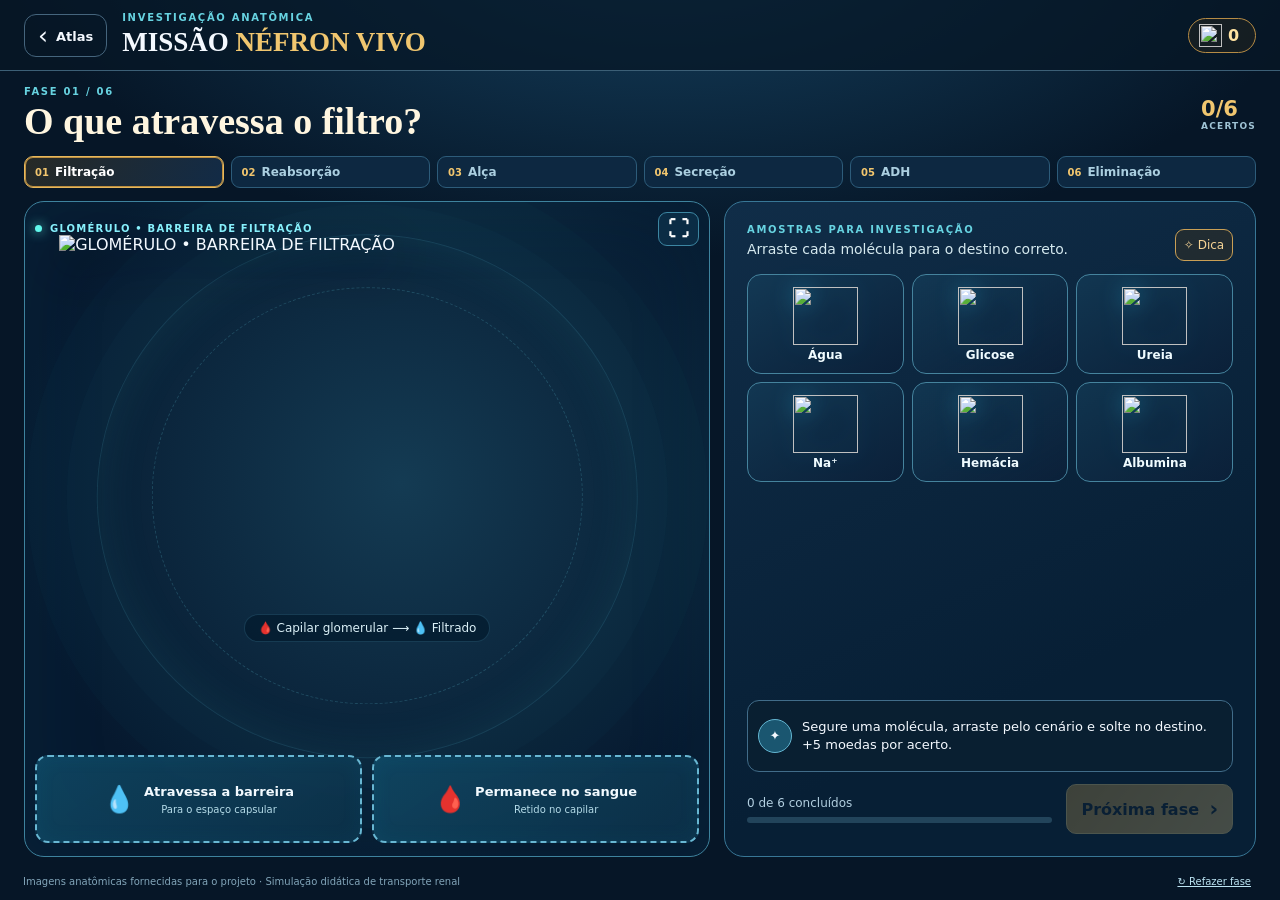
==== arrastar.html @ 7cb75765 "Add files via upload" ====
<!doctype html>
<html lang="pt-BR"><head><meta charset="utf-8"><meta name="viewport" content="width=device-width, initial-scale=1, viewport-fit=cover"><meta name="theme-color" content="#061b2d"><meta name="apple-mobile-web-app-capable" content="yes"><title>Missão Néfron — Arraste as Moléculas</title><link rel="manifest" href="manifest.webmanifest"><link rel="icon" href="icons/icon-192.png"><link rel="stylesheet" href="arrastar.css"></head>
<body>
<div class="shell">
 <header class="topbar"><a href="index.html" class="back" aria-label="Voltar ao atlas">‹ <span>Atlas</span></a><div class="brand"><span class="eyebrow">INVESTIGAÇÃO ANATÔMICA</span><strong>MISSÃO <em>NÉFRON VIVO</em></strong></div><div class="wallet" aria-live="polite"><img src="assets/1000051016.webp" alt=""><b id="coins">0</b></div></header>
 <div class="level-header"><div><span class="label" id="levelLabel">FASE 01 / 06</span><h1 id="levelName">O que atravessa o filtro?</h1></div><div class="level-points" id="points">0/6 <small>ACERTOS</small></div></div>
 <nav id="levels" class="levels" aria-label="Fases da investigação"></nav>
 <main id="play" class="play">
  <div class="anatomy-board" id="board"><div class="scan"></div><div class="plate-head"><span class="live-dot"></span><span id="plateTitle">GLOMÉRULO · FILTRAÇÃO</span><button id="fullBtn" type="button" aria-label="Ampliar anatomia" title="Ampliar anatomia">⛶</button></div>
   <img class="anatomy" id="anatomy" alt="Ilustração anatômica" src="assets/1000051017.webp">
   <div class="flow-hint"><span class="flowline" id="flowline">🩸 Sangue <span>⟶</span> 💧 Filtrado</span></div>
   <div class="target-row" id="targets"></div><div id="flight-layer" aria-hidden="true"></div>
  </div>
  <div class="dock"><div class="dock-head"><div><span class="label">AMOSTRAS PARA INVESTIGAÇÃO</span><p id="objective">Segure uma molécula, arraste e solte no destino correto.</p></div><button type="button" class="hint-btn" id="hintBtn">✧ Dica</button></div>
   <div id="molecules" class="molecules" aria-label="Moléculas que podem ser arrastadas"></div>
   <div class="feedback" id="feedback" role="status"><span class="feedback-mark">✦</span><div id="feedbackText">Arraste com o dedo. Cada acerto rende 5 moedas.</div></div>
   <div class="bottom"><div class="mini-progress"><span id="progressText">0 de 6 moléculas</span><div class="bar"><div id="barFill"></div></div></div><button type="button" id="nextBtn" class="next" disabled>Próxima fase <span>›</span></button></div>
  </div>
 </main>
 <footer><span>Imagens anatômicas fornecidas para o projeto · Simulação didática de transporte renal</span><button id="resetBtn" type="button">↻ Refazer fase</button></footer>
</div>
<div class="zoom" id="zoom" hidden><button type="button" id="closeZoom" aria-label="Fechar">×</button><img id="zoomImage" alt="Anatomia ampliada"></div>
<script src="arrastar.js" defer></script></body></html>
---- arrastar.css ----
:root{--navy:#061627;--deep:#0a2035;--panel:#102941;--cyan:#59dfe9;--gold:#f0c66f;--red:#ea7172;--muted:#9fc3d5}*{box-sizing:border-box}html{background:#061627;color:#f4f9ff;font-family:Inter,system-ui,-apple-system,'Segoe UI',sans-serif}body{margin:0;background:radial-gradient(ellipse 75% 55% at 52% -10%,#164565,#061627 70%);min-height:100dvh}button,a{-webkit-tap-highlight-color:transparent}button{cursor:pointer;font:inherit}a{color:inherit}.shell{max-width:1420px;margin:auto;min-height:100dvh;display:flex;flex-direction:column;padding-bottom:env(safe-area-inset-bottom)}.topbar{display:flex;align-items:center;gap:15px;padding:12px clamp(12px,2vw,24px);border-bottom:1px solid #3c5f76;background:#061626bb}.back{border:1px solid #45657d;text-decoration:none;border-radius:12px;padding:6px 13px;font-size:25px;white-space:nowrap}.back span{font-size:13px;font-weight:700;vertical-align:3px}.brand{flex:1;min-width:0}.brand strong{font-family:Georgia,serif;font-size:clamp(17px,2.15vw,27px);white-space:nowrap}.brand strong em{color:var(--gold);font-style:normal}.eyebrow,.label{color:#67d3e1;font-weight:800;font-size:10px;letter-spacing:1.7px;display:block;margin-bottom:4px}.wallet{border-radius:40px;border:1px solid #b58b45;background:#4d3b1536;display:flex;align-items:center;gap:6px;padding:5px 10px;min-width:68px}.wallet img{width:23px;height:23px;object-fit:contain}.wallet b{color:#ffe3a1}.level-header{padding:15px clamp(13px,2.5vw,24px) 5px;display:flex;align-items:center;justify-content:space-between;gap:12px}.level-header h1{font-family:Georgia,serif;font-size:clamp(22px,3.1vw,38px);margin:0;color:#fff6e0;line-height:1.1}.level-points{font-weight:900;font-size:21px;color:var(--gold);white-space:nowrap}.level-points small{font-size:9px;color:var(--muted);display:block;letter-spacing:1.2px;text-align:right}.levels{padding:8px clamp(12px,2.5vw,24px);display:flex;gap:7px;overflow-x:auto;scrollbar-width:thin}.level{background:#0d2841;border:1px solid #2d5c7a;color:#abcfe0;border-radius:9px;padding:8px 10px;flex:1;min-width:102px;font-size:12px;text-align:left;font-weight:700;white-space:nowrap}.level b{font-size:10px;margin-right:6px;color:#f2c66e}.level.active{background:linear-gradient(120deg,#67502355,#122b47);color:white;border-color:#e6b85d;box-shadow:inset 0 0 0 1px #bc8e40}.level.done::after{content:' ✓';color:#74edcf}.play{display:grid;grid-template-columns:1.2fr .93fr;gap:14px;padding:5px clamp(12px,2.5vw,24px) 10px;flex:1;min-height:0}.anatomy-board{border:1px solid #3e839e;border-radius:20px;min-height:510px;position:relative;overflow:hidden;background:radial-gradient(ellipse at 55% 43%,#143b53,#06192f 73%);box-shadow:inset 0 0 100px #2ca0b212}.scan{position:absolute;width:79%;aspect-ratio:1;max-height:80%;left:50%;top:45%;transform:translate(-50%,-50%);border:1px solid #58d3e128;border-radius:50%;box-shadow:0 0 0 30px #1f829208,0 0 0 70px #1f829207,inset 0 0 50px #4ae5e518;pointer-events:none}.scan:before{content:'';position:absolute;inset:10%;border:1px dashed #75edff2d;border-radius:50%}.plate-head{position:absolute;left:10px;right:10px;top:10px;display:flex;align-items:center;gap:8px;color:#87f0fc;letter-spacing:1.2px;font-size:10px;font-weight:850;z-index:5}.plate-head span:nth-child(2){flex:1}.live-dot{width:7px;height:7px;background:#61f7ec;border-radius:50%;box-shadow:0 0 12px #61f7ec}.plate-head button{background:#0c314bc4;color:#fefefe;border:1px solid #3c86a2;border-radius:9px;padding:4px 9px;font-size:21px}.anatomy{position:absolute;inset:5% 5% 24%;width:90%;height:70%;object-fit:contain;filter:drop-shadow(0 12px 25px #020812) saturate(1.13);user-select:none;pointer-events:none}.flow-hint{position:absolute;top:63%;left:0;right:0;text-align:center;color:#daeff6;font-size:12px;z-index:2;pointer-events:none}.flowline{display:inline-block;border-radius:30px;background:#03192ba8;padding:6px 13px;border:1px solid #3a789454}.flowline span{color:#f3d388}.target-row{position:absolute;left:10px;right:10px;bottom:13px;display:grid;grid-template-columns:1fr 1fr;gap:10px;z-index:5}.drop-zone{border:2px dashed #68b7d3;background:linear-gradient(145deg,#104965da,#0d324adc);box-shadow:inset 0 0 20px #21a3c513;backdrop-filter:blur(7px);border-radius:13px;color:#f2faff;text-align:center;min-height:88px;padding:11px 5px;display:flex;align-items:center;justify-content:center;gap:9px;touch-action:manipulation}.drop-zone .icon{font-size:26px}.drop-zone strong{font-size:13px;display:block}.drop-zone small{font-size:10px;color:#b5dce9;display:block;margin-top:5px}.drop-zone.hot{border-color:#ffdb88;box-shadow:0 0 30px #ffc96f7c;background:#17495ede;transform:scale(1.025)}.drop-zone.valid{border-color:#6dffcd;box-shadow:0 0 30px #3cce9b4d}.dock{background:linear-gradient(155deg,#102d48,#071f35 70%);border:1px solid #387796;border-radius:20px;padding:clamp(13px,1.7vw,22px);display:flex;flex-direction:column;min-height:480px}.dock-head{display:flex;justify-content:space-between;gap:8px;align-items:center}.dock-head p{font-size:clamp(12px,1.15vw,14px);line-height:1.35;color:#d5e9ef;margin:5px 0 8px}.hint-btn{border:1px solid #c99f55;color:#f6d495;background:#3f331b66;padding:8px;border-radius:9px;font-size:12px;white-space:nowrap}.molecules{display:grid;grid-template-columns:repeat(3,minmax(0,1fr));gap:8px;margin:8px 0 12px;align-content:start}.token{position:relative;border:1px solid #45839d;background:linear-gradient(150deg,#1c567552,#0b2039);min-height:100px;border-radius:14px;display:flex;flex-direction:column;justify-content:center;align-items:center;padding:6px 2px;gap:3px;color:#f2fcff;touch-action:none;user-select:none;cursor:grab;transition:border-color .2s,background .2s}.token:focus-visible{outline:2px solid #ffdb89}.token:active{cursor:grabbing}.token img{height:58px;width:65px;max-width:94%;object-fit:contain;pointer-events:none;filter:drop-shadow(0 0 11px #28bde966)}.token strong{font-size:12px;pointer-events:none;max-width:100%;text-align:center}.token.solved{opacity:.32;filter:grayscale(.45);pointer-events:none}.token.solved:after{content:'✓';color:#70f8b5;font-size:25px;position:absolute;top:5px;right:8px}.token.chosen{border-color:#ffcf72;background:#2b4e65;box-shadow:0 0 22px #d9a74249}.feedback{margin-top:auto;background:#091f31;border:1px solid #416c89;border-radius:12px;min-height:72px;padding:10px;display:flex;align-items:center;gap:10px;line-height:1.38;font-size:13px}.feedback-mark{flex:0 0 34px;height:34px;display:grid;place-items:center;border:1px solid #64b6d2;border-radius:50%;background:#1a5670;font-weight:900}.feedback.correct{border-color:#3bd2a0;background:#134538}.feedback.incorrect{border-color:#df816c;background:#4a2e34}.bottom{margin-top:12px;display:flex;gap:14px;align-items:center}.mini-progress{flex:1;font-size:12px;color:#b2cfe0}.bar{height:6px;background:#22445b;border-radius:20px;margin-top:7px;overflow:hidden}.bar div{width:0;height:100%;background:linear-gradient(90deg,#34e0e5,#ffdc7d);transition:width .3s}.next{background:linear-gradient(130deg,#c99b48,#e4c075);border:1px solid #ffdf8b;color:#102234;border-radius:10px;font-weight:850;padding:12px 14px}.next:disabled{opacity:.28;cursor:not-allowed}.next span{font-size:21px;vertical-align:-1px;margin-left:5px}footer{display:flex;align-items:center;justify-content:space-between;gap:9px;padding:8px 23px 12px;font-size:10px;color:#82a5b9}footer button{color:#bce4f3;background:none;border:0;text-decoration:underline;white-space:nowrap}.drag-ghost{position:fixed;z-index:1000;pointer-events:none;width:92px;height:92px;transform:translate(-50%,-50%);border-radius:50%;background:radial-gradient(circle,#47c7f144,#25739944 56%,transparent 72%);filter:drop-shadow(0 0 16px #74f4ff);display:grid;place-items:center;will-change:left,top}.drag-ghost img{height:75px;width:75px;object-fit:contain}.success-fly{position:fixed;pointer-events:none;z-index:1003;width:72px;height:72px;transform:translate(-50%,-50%);animation:success-pop .52s ease-in forwards}.success-fly img{height:100%;width:100%;object-fit:contain}.float-coin{position:fixed;z-index:1010;pointer-events:none;color:#ffe394;font-weight:950;font-size:20px;text-shadow:0 0 12px #b38731;animation:coin-rise 1.1s forwards}.zoom{position:fixed;inset:0;background:#03101df0;z-index:3000;display:grid;place-items:center;padding:35px}.zoom[hidden]{display:none}.zoom img{max-width:98%;max-height:95%;object-fit:contain}.zoom button{position:absolute;right:15px;top:10px;color:white;background:#16435e;border:1px solid #5bb7cf;border-radius:50%;font-size:27px;width:45px;height:45px}.path{display:flex;gap:4px;align-items:center;overflow:auto;white-space:nowrap;font-size:11px;color:#9ed1dc}.path .reached{color:#74fbd6}.path .current{color:#ffe19c}@keyframes success-pop{0%{opacity:1;transform:translate(-50%,-50%) scale(1)}100%{opacity:0;transform:translate(-50%,-50%) scale(.3)}}@keyframes coin-rise{to{opacity:0;transform:translateY(-65px)}}@media(max-width:850px){.play{grid-template-columns:1fr}.anatomy-board{min-height:390px;height:min(53svh,520px)}.dock{min-height:auto}.molecules{grid-template-columns:repeat(6,minmax(0,1fr))}.token{min-height:85px}.token img{width:44px;height:43px}.token strong{font-size:10px}}@media(max-width:590px){.topbar{padding:7px 12px}.back{padding:4px 8px}.back span{display:none}.brand strong{font-size:16px}.eyebrow{font-size:8px;margin:0}.wallet{min-width:55px;padding:4px}.wallet img{width:20px;height:20px}.level-header{padding-top:9px}.level-header h1{font-size:22px}.levels{padding:6px 10px}.level{font-size:10px;min-width:94px;padding:6px 9px}.play{padding:4px 9px;gap:9px}.anatomy-board{min-height:305px;height:41svh;border-radius:15px}.anatomy{inset:7% 0 27%;width:100%;height:64%}.flow-hint{top:59%;font-size:10px}.target-row{bottom:7px;left:7px;right:7px;gap:7px}.drop-zone{min-height:71px;padding:7px 2px;gap:5px}.drop-zone strong{font-size:11px}.drop-zone small{font-size:9px;margin-top:2px}.drop-zone .icon{font-size:21px}.dock{padding:11px;border-radius:14px}.dock-head p{font-size:11px;margin-bottom:4px}.molecules{grid-template-columns:repeat(3,1fr);gap:5px;margin:4px 0 7px}.token{min-height:62px;flex-direction:row;gap:4px;padding:3px}.token img{width:34px;height:39px}.token strong{font-size:10px;text-align:left}.feedback{min-height:48px;padding:6px;font-size:11px;gap:7px}.feedback-mark{flex-basis:26px;height:26px}.bottom{margin-top:7px}.mini-progress{font-size:10px}.next{font-size:12px;padding:8px}.plate-head{font-size:9px}.plate-head button{font-size:16px}footer{font-size:9px;padding:6px 12px 9px}}@media(max-height:690px) and (max-width:590px){.anatomy-board{height:37svh;min-height:245px}.token{min-height:49px}.token img{width:29px;height:29px}}
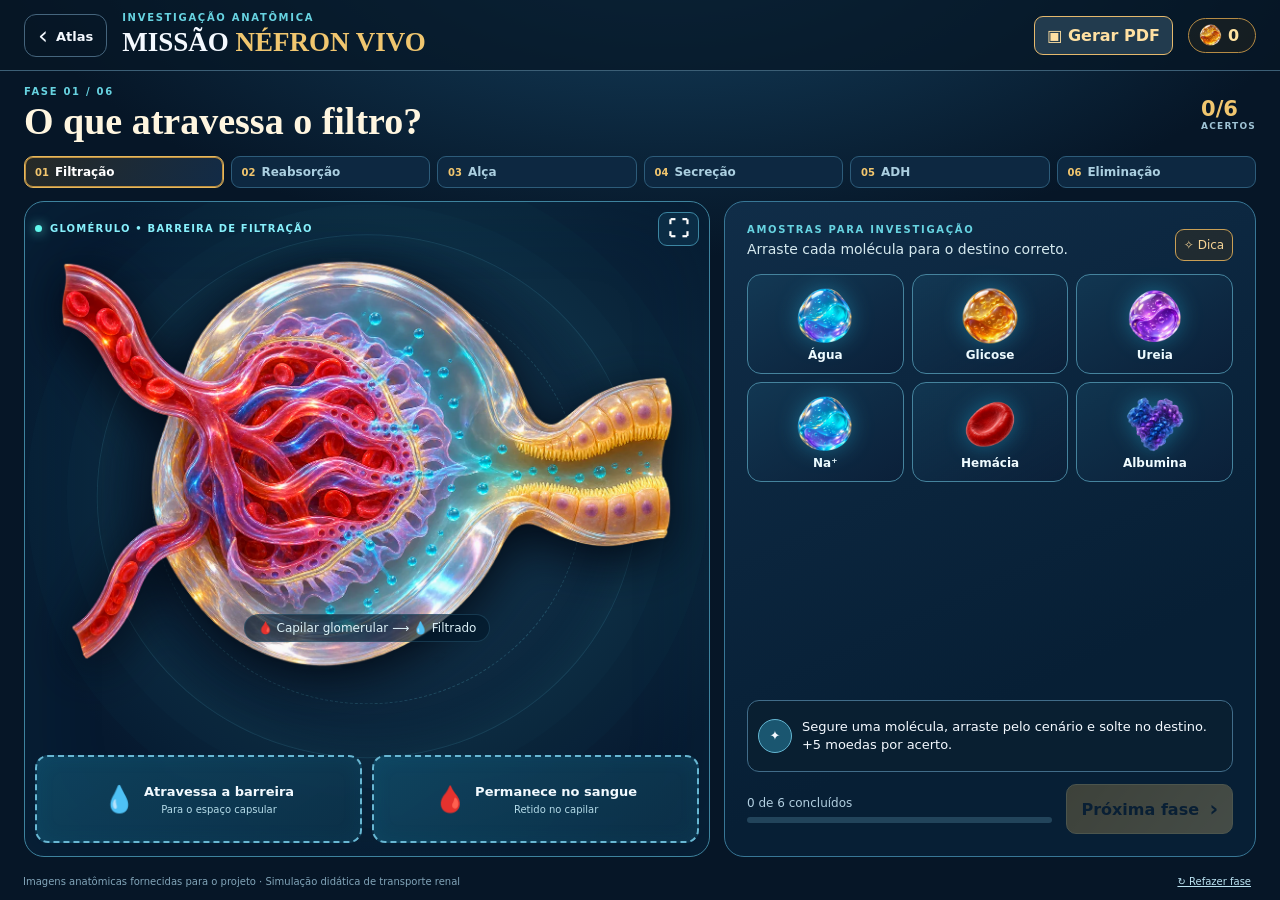
==== commit 63478b53: "Add files via upload" ====
--- a/arrastar.html
+++ b/arrastar.html
@@ -2,7 +2,7 @@
 <html lang="pt-BR"><head><meta charset="utf-8"><meta name="viewport" content="width=device-width, initial-scale=1, viewport-fit=cover"><meta name="theme-color" content="#061b2d"><meta name="apple-mobile-web-app-capable" content="yes"><title>Missão Néfron — Arraste as Moléculas</title><link rel="manifest" href="manifest.webmanifest"><link rel="icon" href="icons/icon-192.png"><link rel="stylesheet" href="arrastar.css"></head>
 <body>
 <div class="shell">
- <header class="topbar"><a href="index.html" class="back" aria-label="Voltar ao atlas">‹ <span>Atlas</span></a><div class="brand"><span class="eyebrow">INVESTIGAÇÃO ANATÔMICA</span><strong>MISSÃO <em>NÉFRON VIVO</em></strong></div><div class="wallet" aria-live="polite"><img src="assets/1000051016.webp" alt=""><b id="coins">0</b></div></header>
+ <header class="topbar"><a href="index.html" class="back" aria-label="Voltar ao atlas">‹ <span>Atlas</span></a><div class="brand"><span class="eyebrow">INVESTIGAÇÃO ANATÔMICA</span><strong>MISSÃO <em>NÉFRON VIVO</em></strong></div><button type="button" id="pdfGameBtn" class="pdf-game-btn">▣ Gerar PDF</button><div class="wallet" aria-live="polite"><img src="assets/1000051016.webp" alt=""><b id="coins">0</b></div></header>
  <div class="level-header"><div><span class="label" id="levelLabel">FASE 01 / 06</span><h1 id="levelName">O que atravessa o filtro?</h1></div><div class="level-points" id="points">0/6 <small>ACERTOS</small></div></div>
  <nav id="levels" class="levels" aria-label="Fases da investigação"></nav>
  <main id="play" class="play">
@@ -20,4 +20,4 @@
  <footer><span>Imagens anatômicas fornecidas para o projeto · Simulação didática de transporte renal</span><button id="resetBtn" type="button">↻ Refazer fase</button></footer>
 </div>
 <div class="zoom" id="zoom" hidden><button type="button" id="closeZoom" aria-label="Fechar">×</button><img id="zoomImage" alt="Anatomia ampliada"></div>
-<script src="arrastar.js" defer></script></body></html>
+<script src="relatorio-pdf.js" defer></script><script src="arrastar.js" defer></script></body></html>
--- a/arrastar.css
+++ b/arrastar.css
@@ -1 +1,3 @@
 :root{--navy:#061627;--deep:#0a2035;--panel:#102941;--cyan:#59dfe9;--gold:#f0c66f;--red:#ea7172;--muted:#9fc3d5}*{box-sizing:border-box}html{background:#061627;color:#f4f9ff;font-family:Inter,system-ui,-apple-system,'Segoe UI',sans-serif}body{margin:0;background:radial-gradient(ellipse 75% 55% at 52% -10%,#164565,#061627 70%);min-height:100dvh}button,a{-webkit-tap-highlight-color:transparent}button{cursor:pointer;font:inherit}a{color:inherit}.shell{max-width:1420px;margin:auto;min-height:100dvh;display:flex;flex-direction:column;padding-bottom:env(safe-area-inset-bottom)}.topbar{display:flex;align-items:center;gap:15px;padding:12px clamp(12px,2vw,24px);border-bottom:1px solid #3c5f76;background:#061626bb}.back{border:1px solid #45657d;text-decoration:none;border-radius:12px;padding:6px 13px;font-size:25px;white-space:nowrap}.back span{font-size:13px;font-weight:700;vertical-align:3px}.brand{flex:1;min-width:0}.brand strong{font-family:Georgia,serif;font-size:clamp(17px,2.15vw,27px);white-space:nowrap}.brand strong em{color:var(--gold);font-style:normal}.eyebrow,.label{color:#67d3e1;font-weight:800;font-size:10px;letter-spacing:1.7px;display:block;margin-bottom:4px}.wallet{border-radius:40px;border:1px solid #b58b45;background:#4d3b1536;display:flex;align-items:center;gap:6px;padding:5px 10px;min-width:68px}.wallet img{width:23px;height:23px;object-fit:contain}.wallet b{color:#ffe3a1}.level-header{padding:15px clamp(13px,2.5vw,24px) 5px;display:flex;align-items:center;justify-content:space-between;gap:12px}.level-header h1{font-family:Georgia,serif;font-size:clamp(22px,3.1vw,38px);margin:0;color:#fff6e0;line-height:1.1}.level-points{font-weight:900;font-size:21px;color:var(--gold);white-space:nowrap}.level-points small{font-size:9px;color:var(--muted);display:block;letter-spacing:1.2px;text-align:right}.levels{padding:8px clamp(12px,2.5vw,24px);display:flex;gap:7px;overflow-x:auto;scrollbar-width:thin}.level{background:#0d2841;border:1px solid #2d5c7a;color:#abcfe0;border-radius:9px;padding:8px 10px;flex:1;min-width:102px;font-size:12px;text-align:left;font-weight:700;white-space:nowrap}.level b{font-size:10px;margin-right:6px;color:#f2c66e}.level.active{background:linear-gradient(120deg,#67502355,#122b47);color:white;border-color:#e6b85d;box-shadow:inset 0 0 0 1px #bc8e40}.level.done::after{content:' ✓';color:#74edcf}.play{display:grid;grid-template-columns:1.2fr .93fr;gap:14px;padding:5px clamp(12px,2.5vw,24px) 10px;flex:1;min-height:0}.anatomy-board{border:1px solid #3e839e;border-radius:20px;min-height:510px;position:relative;overflow:hidden;background:radial-gradient(ellipse at 55% 43%,#143b53,#06192f 73%);box-shadow:inset 0 0 100px #2ca0b212}.scan{position:absolute;width:79%;aspect-ratio:1;max-height:80%;left:50%;top:45%;transform:translate(-50%,-50%);border:1px solid #58d3e128;border-radius:50%;box-shadow:0 0 0 30px #1f829208,0 0 0 70px #1f829207,inset 0 0 50px #4ae5e518;pointer-events:none}.scan:before{content:'';position:absolute;inset:10%;border:1px dashed #75edff2d;border-radius:50%}.plate-head{position:absolute;left:10px;right:10px;top:10px;display:flex;align-items:center;gap:8px;color:#87f0fc;letter-spacing:1.2px;font-size:10px;font-weight:850;z-index:5}.plate-head span:nth-child(2){flex:1}.live-dot{width:7px;height:7px;background:#61f7ec;border-radius:50%;box-shadow:0 0 12px #61f7ec}.plate-head button{background:#0c314bc4;color:#fefefe;border:1px solid #3c86a2;border-radius:9px;padding:4px 9px;font-size:21px}.anatomy{position:absolute;inset:5% 5% 24%;width:90%;height:70%;object-fit:contain;filter:drop-shadow(0 12px 25px #020812) saturate(1.13);user-select:none;pointer-events:none}.flow-hint{position:absolute;top:63%;left:0;right:0;text-align:center;color:#daeff6;font-size:12px;z-index:2;pointer-events:none}.flowline{display:inline-block;border-radius:30px;background:#03192ba8;padding:6px 13px;border:1px solid #3a789454}.flowline span{color:#f3d388}.target-row{position:absolute;left:10px;right:10px;bottom:13px;display:grid;grid-template-columns:1fr 1fr;gap:10px;z-index:5}.drop-zone{border:2px dashed #68b7d3;background:linear-gradient(145deg,#104965da,#0d324adc);box-shadow:inset 0 0 20px #21a3c513;backdrop-filter:blur(7px);border-radius:13px;color:#f2faff;text-align:center;min-height:88px;padding:11px 5px;display:flex;align-items:center;justify-content:center;gap:9px;touch-action:manipulation}.drop-zone .icon{font-size:26px}.drop-zone strong{font-size:13px;display:block}.drop-zone small{font-size:10px;color:#b5dce9;display:block;margin-top:5px}.drop-zone.hot{border-color:#ffdb88;box-shadow:0 0 30px #ffc96f7c;background:#17495ede;transform:scale(1.025)}.drop-zone.valid{border-color:#6dffcd;box-shadow:0 0 30px #3cce9b4d}.dock{background:linear-gradient(155deg,#102d48,#071f35 70%);border:1px solid #387796;border-radius:20px;padding:clamp(13px,1.7vw,22px);display:flex;flex-direction:column;min-height:480px}.dock-head{display:flex;justify-content:space-between;gap:8px;align-items:center}.dock-head p{font-size:clamp(12px,1.15vw,14px);line-height:1.35;color:#d5e9ef;margin:5px 0 8px}.hint-btn{border:1px solid #c99f55;color:#f6d495;background:#3f331b66;padding:8px;border-radius:9px;font-size:12px;white-space:nowrap}.molecules{display:grid;grid-template-columns:repeat(3,minmax(0,1fr));gap:8px;margin:8px 0 12px;align-content:start}.token{position:relative;border:1px solid #45839d;background:linear-gradient(150deg,#1c567552,#0b2039);min-height:100px;border-radius:14px;display:flex;flex-direction:column;justify-content:center;align-items:center;padding:6px 2px;gap:3px;color:#f2fcff;touch-action:none;user-select:none;cursor:grab;transition:border-color .2s,background .2s}.token:focus-visible{outline:2px solid #ffdb89}.token:active{cursor:grabbing}.token img{height:58px;width:65px;max-width:94%;object-fit:contain;pointer-events:none;filter:drop-shadow(0 0 11px #28bde966)}.token strong{font-size:12px;pointer-events:none;max-width:100%;text-align:center}.token.solved{opacity:.32;filter:grayscale(.45);pointer-events:none}.token.solved:after{content:'✓';color:#70f8b5;font-size:25px;position:absolute;top:5px;right:8px}.token.chosen{border-color:#ffcf72;background:#2b4e65;box-shadow:0 0 22px #d9a74249}.feedback{margin-top:auto;background:#091f31;border:1px solid #416c89;border-radius:12px;min-height:72px;padding:10px;display:flex;align-items:center;gap:10px;line-height:1.38;font-size:13px}.feedback-mark{flex:0 0 34px;height:34px;display:grid;place-items:center;border:1px solid #64b6d2;border-radius:50%;background:#1a5670;font-weight:900}.feedback.correct{border-color:#3bd2a0;background:#134538}.feedback.incorrect{border-color:#df816c;background:#4a2e34}.bottom{margin-top:12px;display:flex;gap:14px;align-items:center}.mini-progress{flex:1;font-size:12px;color:#b2cfe0}.bar{height:6px;background:#22445b;border-radius:20px;margin-top:7px;overflow:hidden}.bar div{width:0;height:100%;background:linear-gradient(90deg,#34e0e5,#ffdc7d);transition:width .3s}.next{background:linear-gradient(130deg,#c99b48,#e4c075);border:1px solid #ffdf8b;color:#102234;border-radius:10px;font-weight:850;padding:12px 14px}.next:disabled{opacity:.28;cursor:not-allowed}.next span{font-size:21px;vertical-align:-1px;margin-left:5px}footer{display:flex;align-items:center;justify-content:space-between;gap:9px;padding:8px 23px 12px;font-size:10px;color:#82a5b9}footer button{color:#bce4f3;background:none;border:0;text-decoration:underline;white-space:nowrap}.drag-ghost{position:fixed;z-index:1000;pointer-events:none;width:92px;height:92px;transform:translate(-50%,-50%);border-radius:50%;background:radial-gradient(circle,#47c7f144,#25739944 56%,transparent 72%);filter:drop-shadow(0 0 16px #74f4ff);display:grid;place-items:center;will-change:left,top}.drag-ghost img{height:75px;width:75px;object-fit:contain}.success-fly{position:fixed;pointer-events:none;z-index:1003;width:72px;height:72px;transform:translate(-50%,-50%);animation:success-pop .52s ease-in forwards}.success-fly img{height:100%;width:100%;object-fit:contain}.float-coin{position:fixed;z-index:1010;pointer-events:none;color:#ffe394;font-weight:950;font-size:20px;text-shadow:0 0 12px #b38731;animation:coin-rise 1.1s forwards}.zoom{position:fixed;inset:0;background:#03101df0;z-index:3000;display:grid;place-items:center;padding:35px}.zoom[hidden]{display:none}.zoom img{max-width:98%;max-height:95%;object-fit:contain}.zoom button{position:absolute;right:15px;top:10px;color:white;background:#16435e;border:1px solid #5bb7cf;border-radius:50%;font-size:27px;width:45px;height:45px}.path{display:flex;gap:4px;align-items:center;overflow:auto;white-space:nowrap;font-size:11px;color:#9ed1dc}.path .reached{color:#74fbd6}.path .current{color:#ffe19c}@keyframes success-pop{0%{opacity:1;transform:translate(-50%,-50%) scale(1)}100%{opacity:0;transform:translate(-50%,-50%) scale(.3)}}@keyframes coin-rise{to{opacity:0;transform:translateY(-65px)}}@media(max-width:850px){.play{grid-template-columns:1fr}.anatomy-board{min-height:390px;height:min(53svh,520px)}.dock{min-height:auto}.molecules{grid-template-columns:repeat(6,minmax(0,1fr))}.token{min-height:85px}.token img{width:44px;height:43px}.token strong{font-size:10px}}@media(max-width:590px){.topbar{padding:7px 12px}.back{padding:4px 8px}.back span{display:none}.brand strong{font-size:16px}.eyebrow{font-size:8px;margin:0}.wallet{min-width:55px;padding:4px}.wallet img{width:20px;height:20px}.level-header{padding-top:9px}.level-header h1{font-size:22px}.levels{padding:6px 10px}.level{font-size:10px;min-width:94px;padding:6px 9px}.play{padding:4px 9px;gap:9px}.anatomy-board{min-height:305px;height:41svh;border-radius:15px}.anatomy{inset:7% 0 27%;width:100%;height:64%}.flow-hint{top:59%;font-size:10px}.target-row{bottom:7px;left:7px;right:7px;gap:7px}.drop-zone{min-height:71px;padding:7px 2px;gap:5px}.drop-zone strong{font-size:11px}.drop-zone small{font-size:9px;margin-top:2px}.drop-zone .icon{font-size:21px}.dock{padding:11px;border-radius:14px}.dock-head p{font-size:11px;margin-bottom:4px}.molecules{grid-template-columns:repeat(3,1fr);gap:5px;margin:4px 0 7px}.token{min-height:62px;flex-direction:row;gap:4px;padding:3px}.token img{width:34px;height:39px}.token strong{font-size:10px;text-align:left}.feedback{min-height:48px;padding:6px;font-size:11px;gap:7px}.feedback-mark{flex-basis:26px;height:26px}.bottom{margin-top:7px}.mini-progress{font-size:10px}.next{font-size:12px;padding:8px}.plate-head{font-size:9px}.plate-head button{font-size:16px}footer{font-size:9px;padding:6px 12px 9px}}@media(max-height:690px) and (max-width:590px){.anatomy-board{height:37svh;min-height:245px}.token{min-height:49px}.token img{width:29px;height:29px}}
+
+.pdf-game-btn{border:1px solid #e5b96d;border-radius:9px;padding:9px 12px;background:#223b4e;color:#ffe0a2;font-weight:750;cursor:pointer;white-space:nowrap}.pdf-game-btn:disabled{opacity:.55}@media(max-width:550px){.pdf-game-btn{font-size:12px;padding:8px 8px}}
